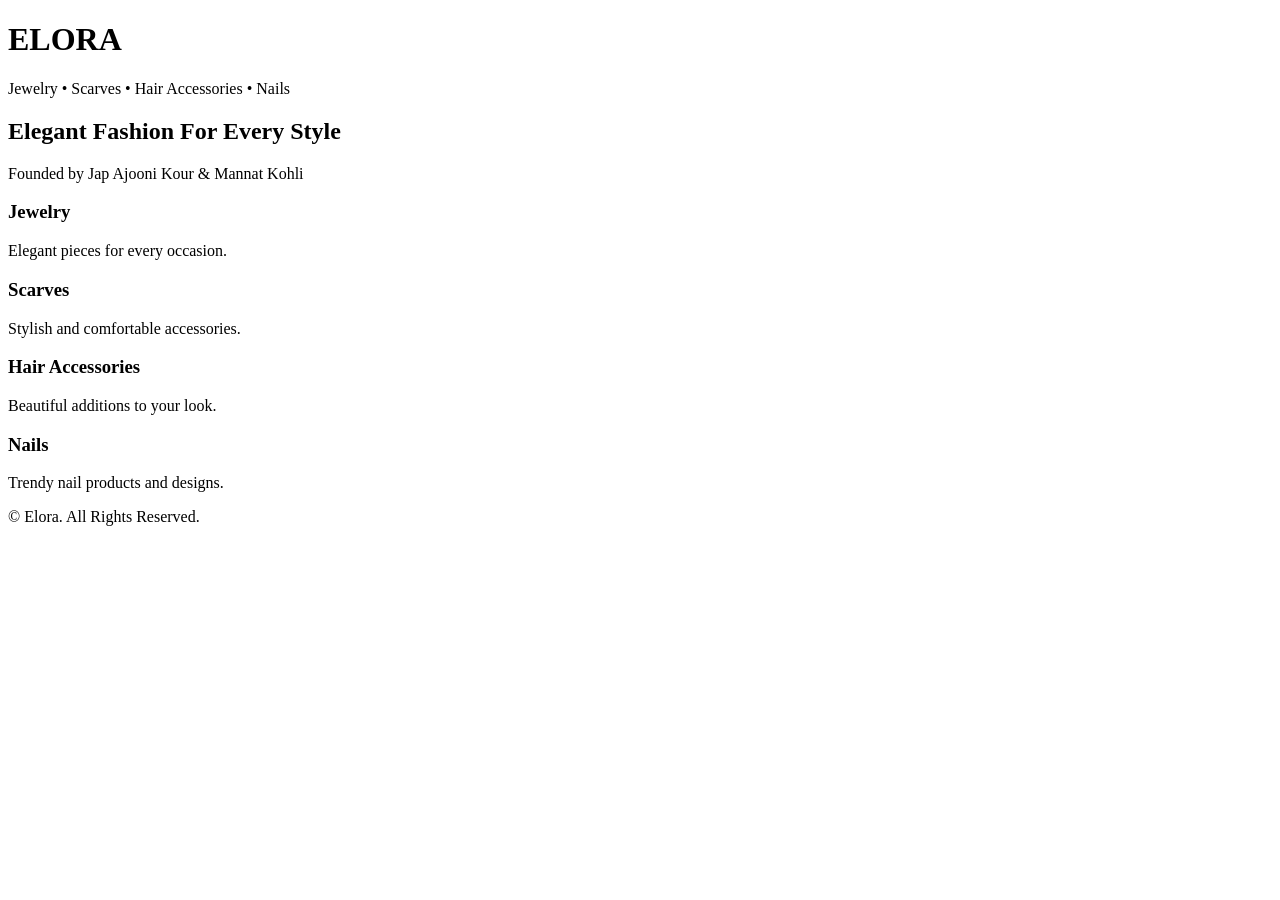
==== index.html @ 08cfbe70 "Create index.html" ====
<!DOCTYPE html>
<html>
<head>
    <title>Elora</title>
    <link rel="stylesheet" href="style.css">
</head>
<body>

<header>
    <h1>ELORA</h1>
    <p>Jewelry • Scarves • Hair Accessories • Nails</p>
</header>

<section class="hero">
    <h2>Elegant Fashion For Every Style</h2>
    <p>Founded by Jap Ajooni Kour & Mannat Kohli</p>
</section>

<section class="products">

    <div class="card">
        <h3>Jewelry</h3>
        <p>Elegant pieces for every occasion.</p>
    </div>

    <div class="card">
        <h3>Scarves</h3>
        <p>Stylish and comfortable accessories.</p>
    </div>

    <div class="card">
        <h3>Hair Accessories</h3>
        <p>Beautiful additions to your look.</p>
    </div>

    <div class="card">
        <h3>Nails</h3>
        <p>Trendy nail products and designs.</p>
    </div>

</section>

<footer>
    <p>© Elora. All Rights Reserved.</p>
</footer>

</body>
</html>
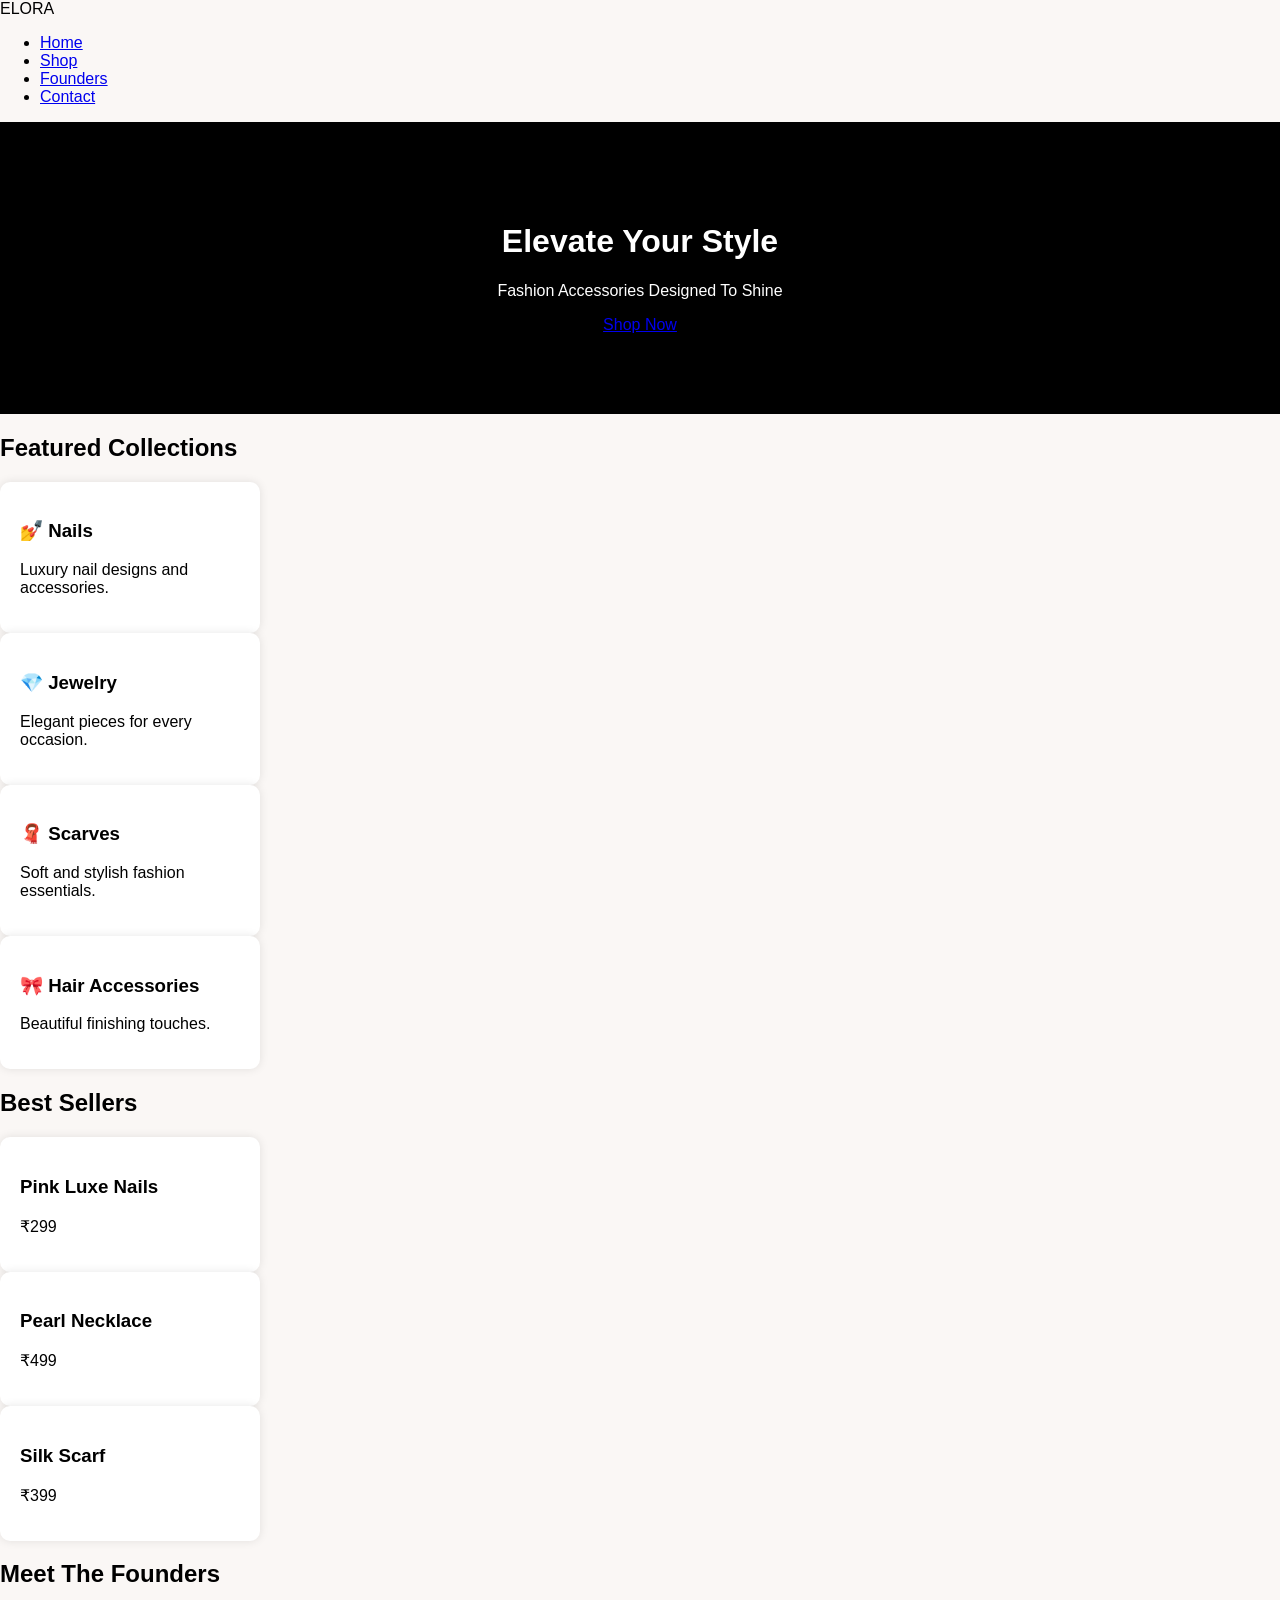
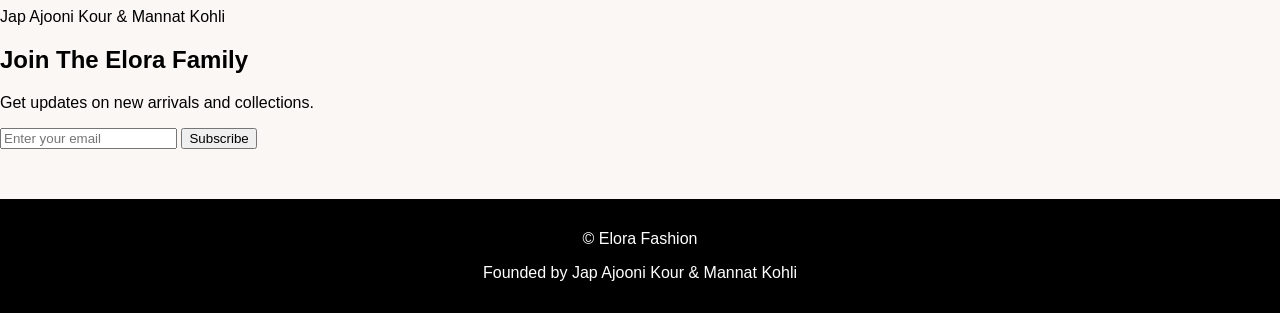
==== commit 02704740: "Create index.html" ====
--- a/index.html
+++ b/index.html
@@ -1,47 +1,93 @@
 <!DOCTYPE html>
-<html>
+<html lang="en">
 <head>
+    <meta charset="UTF-8">
+    <meta name="viewport" content="width=device-width, initial-scale=1.0">
     <title>Elora</title>
     <link rel="stylesheet" href="style.css">
 </head>
 <body>
 
-<header>
-    <h1>ELORA</h1>
-    <p>Jewelry • Scarves • Hair Accessories • Nails</p>
+<nav>
+    <div class="logo">ELORA</div>
+    <ul>
+        <li><a href="#">Home</a></li>
+        <li><a href="#collections">Shop</a></li>
+        <li><a href="#founders">Founders</a></li>
+        <li><a href="#contact">Contact</a></li>
+    </ul>
+</nav>
+
+<header class="hero">
+    <h1>Elevate Your Style</h1>
+    <p>Fashion Accessories Designed To Shine</p>
+    <a href="#collections" class="btn">Shop Now</a>
 </header>
 
-<section class="hero">
-    <h2>Elegant Fashion For Every Style</h2>
-    <p>Founded by Jap Ajooni Kour & Mannat Kohli</p>
+<section id="collections">
+    <h2>Featured Collections</h2>
+
+    <div class="grid">
+
+        <div class="card">
+            <h3>💅 Nails</h3>
+            <p>Luxury nail designs and accessories.</p>
+        </div>
+
+        <div class="card">
+            <h3>💎 Jewelry</h3>
+            <p>Elegant pieces for every occasion.</p>
+        </div>
+
+        <div class="card">
+            <h3>🧣 Scarves</h3>
+            <p>Soft and stylish fashion essentials.</p>
+        </div>
+
+        <div class="card">
+            <h3>🎀 Hair Accessories</h3>
+            <p>Beautiful finishing touches.</p>
+        </div>
+
+    </div>
 </section>
 
-<section class="products">
+<section class="bestsellers">
+    <h2>Best Sellers</h2>
 
-    <div class="card">
-        <h3>Jewelry</h3>
-        <p>Elegant pieces for every occasion.</p>
+    <div class="grid">
+        <div class="card">
+            <h3>Pink Luxe Nails</h3>
+            <p>₹299</p>
+        </div>
+
+        <div class="card">
+            <h3>Pearl Necklace</h3>
+            <p>₹499</p>
+        </div>
+
+        <div class="card">
+            <h3>Silk Scarf</h3>
+            <p>₹399</p>
+        </div>
     </div>
-
-    <div class="card">
-        <h3>Scarves</h3>
-        <p>Stylish and comfortable accessories.</p>
-    </div>
-
-    <div class="card">
-        <h3>Hair Accessories</h3>
-        <p>Beautiful additions to your look.</p>
-    </div>
-
-    <div class="card">
-        <h3>Nails</h3>
-        <p>Trendy nail products and designs.</p>
-    </div>
-
 </section>
 
-<footer>
-    <p>© Elora. All Rights Reserved.</p>
+<section id="founders" class="founders">
+    <h2>Meet The Founders</h2>
+    <p>Jap Ajooni Kour & Mannat Kohli</p>
+</section>
+
+<section class="newsletter">
+    <h2>Join The Elora Family</h2>
+    <p>Get updates on new arrivals and collections.</p>
+    <input type="email" placeholder="Enter your email">
+    <button>Subscribe</button>
+</section>
+
+<footer id="contact">
+    <p>© Elora Fashion</p>
+    <p>Founded by Jap Ajooni Kour & Mannat Kohli</p>
 </footer>
 
 </body>
--- a/style.css
+++ b/style.css
@@ -0,0 +1,41 @@
+body{
+    margin:0;
+    font-family:Arial,sans-serif;
+    background:#faf7f5;
+}
+
+header{
+    background:black;
+    color:white;
+    text-align:center;
+    padding:20px;
+}
+
+.hero{
+    text-align:center;
+    padding:80px 20px;
+}
+
+.products{
+    display:flex;
+    justify-content:center;
+    flex-wrap:wrap;
+    gap:20px;
+    padding:20px;
+}
+
+.card{
+    background:white;
+    width:220px;
+    padding:20px;
+    border-radius:10px;
+    box-shadow:0 0 10px rgba(0,0,0,0.1);
+}
+
+footer{
+    background:black;
+    color:white;
+    text-align:center;
+    padding:15px;
+    margin-top:50px;
+}
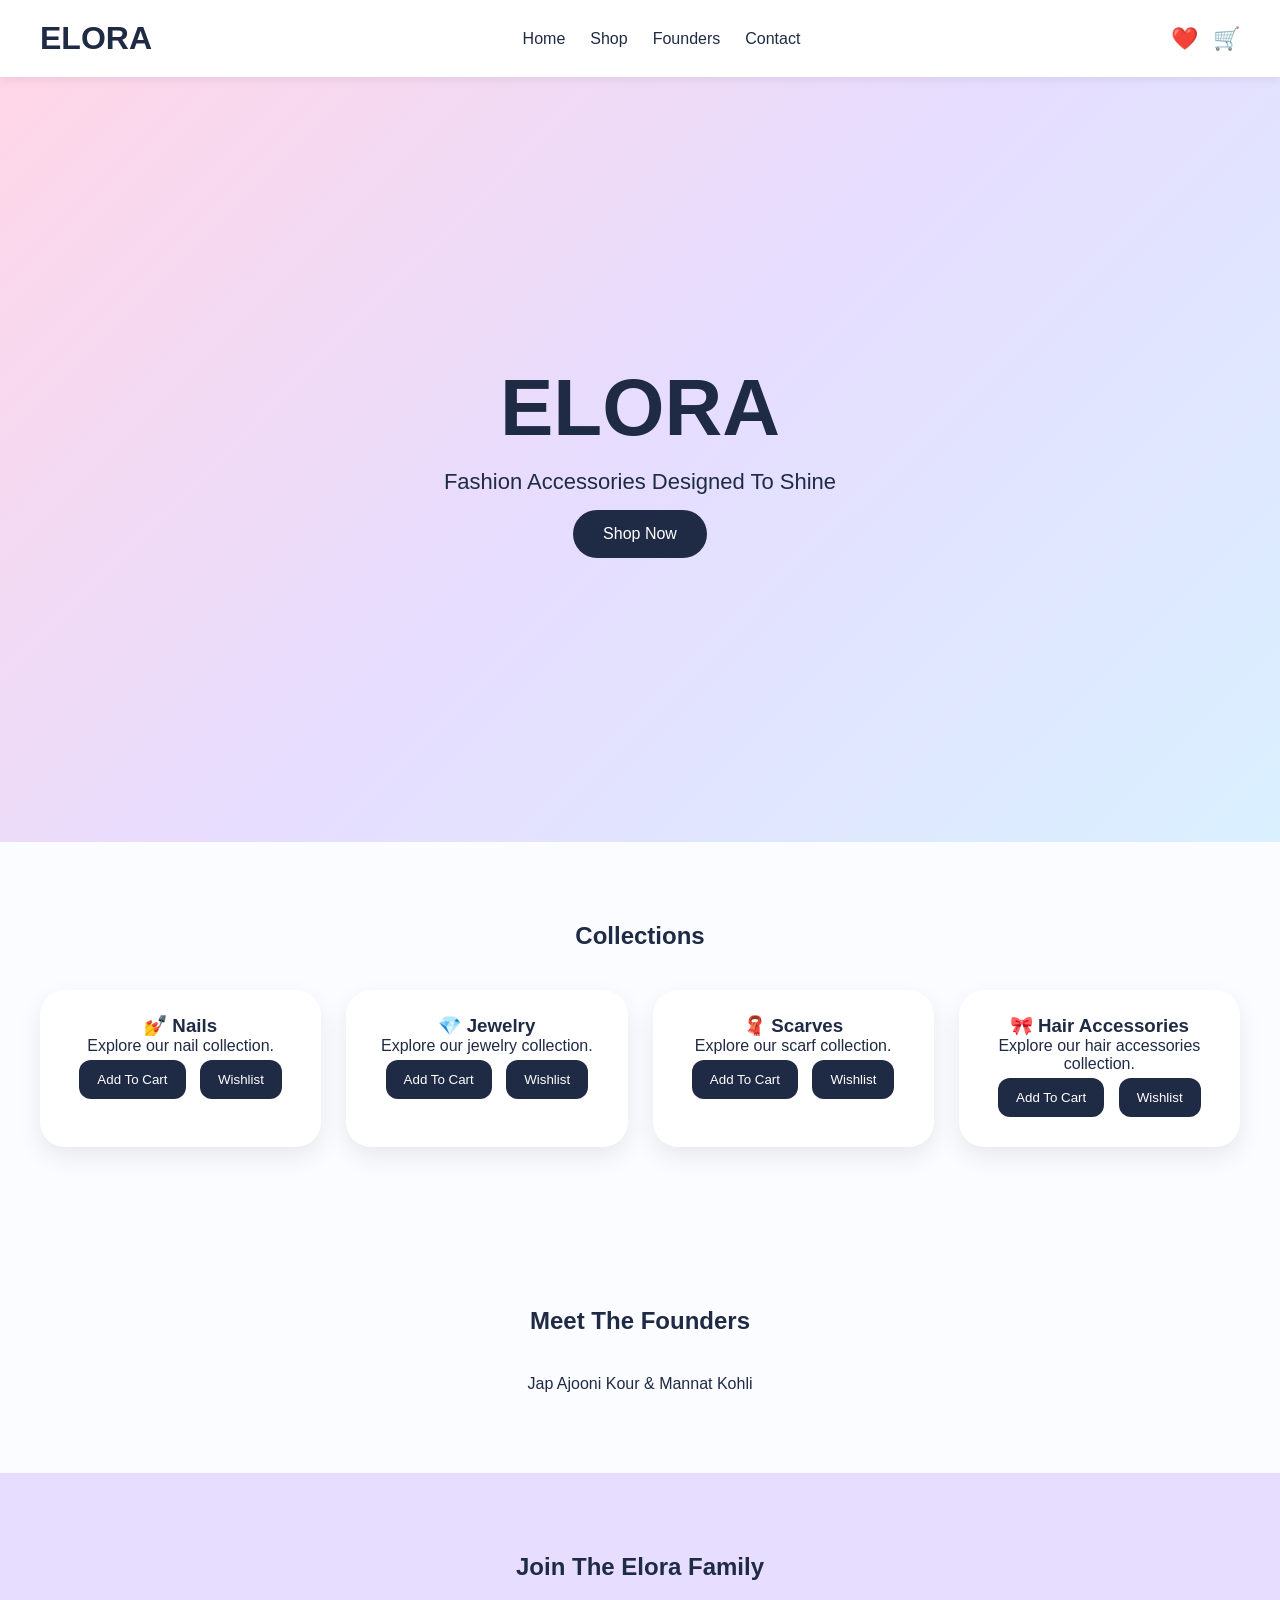
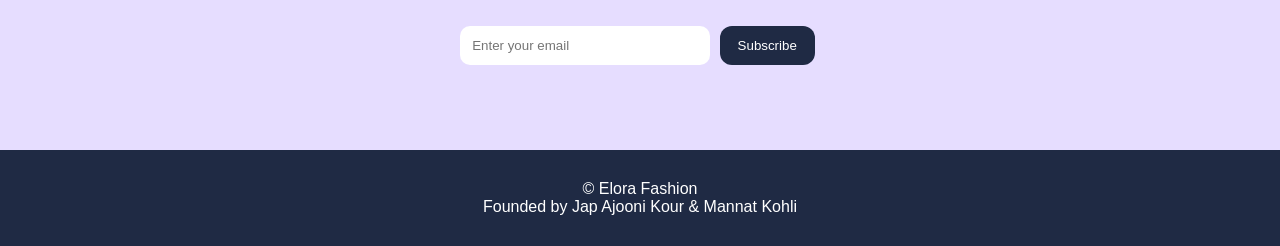
==== commit 83784b8d: "Update index.html" ====
--- a/index.html
+++ b/index.html
@@ -1,94 +1,254 @@
 <!DOCTYPE html>
+
 <html lang="en">
 <head>
-    <meta charset="UTF-8">
-    <meta name="viewport" content="width=device-width, initial-scale=1.0">
-    <title>Elora</title>
-    <link rel="stylesheet" href="style.css">
+<meta charset="UTF-8">
+<meta name="viewport" content="width=device-width, initial-scale=1.0">
+<title>ELORA</title>
+
+<style>
+:root{
+--pink:#ffd6e7;
+--purple:#e6ddff;
+--blue:#d9f0ff;
+--navy:#1f2a44;
+}
+
+*{
+margin:0;
+padding:0;
+box-sizing:border-box;
+font-family:Arial,sans-serif;
+}
+
+body{
+background:#fafcff;
+color:var(--navy);
+}
+
+nav{
+display:flex;
+justify-content:space-between;
+align-items:center;
+padding:20px 40px;
+background:white;
+position:sticky;
+top:0;
+box-shadow:0 2px 10px rgba(0,0,0,.08);
+}
+
+.logo{
+font-size:32px;
+font-weight:bold;
+}
+
+nav ul{
+display:flex;
+gap:25px;
+list-style:none;
+}
+
+nav a{
+text-decoration:none;
+color:var(--navy);
+}
+
+.icons{
+font-size:22px;
+display:flex;
+gap:15px;
+cursor:pointer;
+}
+
+.hero{
+height:85vh;
+display:flex;
+flex-direction:column;
+justify-content:center;
+align-items:center;
+text-align:center;
+background:linear-gradient(135deg,#ffd6e7,#e6ddff,#d9f0ff);
+}
+
+.hero h1{
+font-size:80px;
+}
+
+.hero p{
+font-size:22px;
+margin:15px 0;
+}
+
+.btn{
+background:var(--navy);
+color:white;
+padding:15px 30px;
+border-radius:50px;
+text-decoration:none;
+}
+
+section{
+padding:80px 20px;
+}
+
+h2{
+text-align:center;
+margin-bottom:40px;
+}
+
+.grid{
+display:grid;
+grid-template-columns:repeat(auto-fit,minmax(250px,1fr));
+gap:25px;
+max-width:1200px;
+margin:auto;
+}
+
+.card{
+background:white;
+padding:25px;
+border-radius:25px;
+text-align:center;
+box-shadow:0 10px 25px rgba(0,0,0,.08);
+transition:.3s;
+}
+
+.card:hover{
+transform:translateY(-10px);
+}
+
+button{
+background:var(--navy);
+color:white;
+border:none;
+padding:12px 18px;
+border-radius:12px;
+margin:5px;
+cursor:pointer;
+}
+
+.newsletter{
+background:#e6ddff;
+text-align:center;
+}
+
+.newsletter input{
+padding:12px;
+width:250px;
+border:none;
+border-radius:10px;
+}
+
+footer{
+background:var(--navy);
+color:white;
+text-align:center;
+padding:30px;
+}
+</style>
+
 </head>
+
 <body>
 
 <nav>
-    <div class="logo">ELORA</div>
-    <ul>
-        <li><a href="#">Home</a></li>
-        <li><a href="#collections">Shop</a></li>
-        <li><a href="#founders">Founders</a></li>
-        <li><a href="#contact">Contact</a></li>
-    </ul>
+<div class="logo">ELORA</div>
+
+<ul>
+<li><a href="#">Home</a></li>
+<li><a href="#shop">Shop</a></li>
+<li><a href="#founders">Founders</a></li>
+<li><a href="#contact">Contact</a></li>
+</ul>
+
+<div class="icons">
+<span onclick="showWishlist()">❤️</span>
+<span onclick="showCart()">🛒</span>
+</div>
 </nav>
 
-<header class="hero">
-    <h1>Elevate Your Style</h1>
-    <p>Fashion Accessories Designed To Shine</p>
-    <a href="#collections" class="btn">Shop Now</a>
-</header>
-
-<section id="collections">
-    <h2>Featured Collections</h2>
-
-    <div class="grid">
-
-        <div class="card">
-            <h3>💅 Nails</h3>
-            <p>Luxury nail designs and accessories.</p>
-        </div>
-
-        <div class="card">
-            <h3>💎 Jewelry</h3>
-            <p>Elegant pieces for every occasion.</p>
-        </div>
-
-        <div class="card">
-            <h3>🧣 Scarves</h3>
-            <p>Soft and stylish fashion essentials.</p>
-        </div>
-
-        <div class="card">
-            <h3>🎀 Hair Accessories</h3>
-            <p>Beautiful finishing touches.</p>
-        </div>
-
-    </div>
-</section>
-
-<section class="bestsellers">
-    <h2>Best Sellers</h2>
-
-    <div class="grid">
-        <div class="card">
-            <h3>Pink Luxe Nails</h3>
-            <p>₹299</p>
-        </div>
-
-        <div class="card">
-            <h3>Pearl Necklace</h3>
-            <p>₹499</p>
-        </div>
-
-        <div class="card">
-            <h3>Silk Scarf</h3>
-            <p>₹399</p>
-        </div>
-    </div>
-</section>
-
-<section id="founders" class="founders">
-    <h2>Meet The Founders</h2>
-    <p>Jap Ajooni Kour & Mannat Kohli</p>
+<section class="hero">
+<h1>ELORA</h1>
+<p>Fashion Accessories Designed To Shine</p>
+<a href="#shop" class="btn">Shop Now</a>
+</section>
+
+<section id="shop">
+<h2>Collections</h2>
+
+<div class="grid">
+
+<div class="card">
+<h3>💅 Nails</h3>
+<p>Explore our nail collection.</p>
+<button onclick="addToCart('Nails')">Add To Cart</button>
+<button onclick="addToWishlist('Nails')">Wishlist</button>
+</div>
+
+<div class="card">
+<h3>💎 Jewelry</h3>
+<p>Explore our jewelry collection.</p>
+<button onclick="addToCart('Jewelry')">Add To Cart</button>
+<button onclick="addToWishlist('Jewelry')">Wishlist</button>
+</div>
+
+<div class="card">
+<h3>🧣 Scarves</h3>
+<p>Explore our scarf collection.</p>
+<button onclick="addToCart('Scarves')">Add To Cart</button>
+<button onclick="addToWishlist('Scarves')">Wishlist</button>
+</div>
+
+<div class="card">
+<h3>🎀 Hair Accessories</h3>
+<p>Explore our hair accessories collection.</p>
+<button onclick="addToCart('Hair Accessories')">Add To Cart</button>
+<button onclick="addToWishlist('Hair Accessories')">Wishlist</button>
+</div>
+
+</div>
+</section>
+
+<section id="founders">
+<h2>Meet The Founders</h2>
+<center>
+<p>Jap Ajooni Kour & Mannat Kohli</p>
+</center>
 </section>
 
 <section class="newsletter">
-    <h2>Join The Elora Family</h2>
-    <p>Get updates on new arrivals and collections.</p>
-    <input type="email" placeholder="Enter your email">
-    <button>Subscribe</button>
+<h2>Join The Elora Family</h2>
+<input type="email" placeholder="Enter your email">
+<button>Subscribe</button>
 </section>
 
 <footer id="contact">
-    <p>© Elora Fashion</p>
-    <p>Founded by Jap Ajooni Kour & Mannat Kohli</p>
+<p>© Elora Fashion</p>
+<p>Founded by Jap Ajooni Kour & Mannat Kohli</p>
 </footer>
+
+<script>
+let cart=[];
+let wishlist=[];
+
+function addToCart(product){
+cart.push(product);
+alert(product+" added to cart!");
+}
+
+function addToWishlist(product){
+wishlist.push(product);
+alert(product+" added to wishlist!");
+}
+
+function showCart(){
+alert("Cart:\n"+cart.join("\n"));
+}
+
+function showWishlist(){
+alert("Wishlist:\n"+wishlist.join("\n"));
+}
+</script>
 
 </body>
 </html>
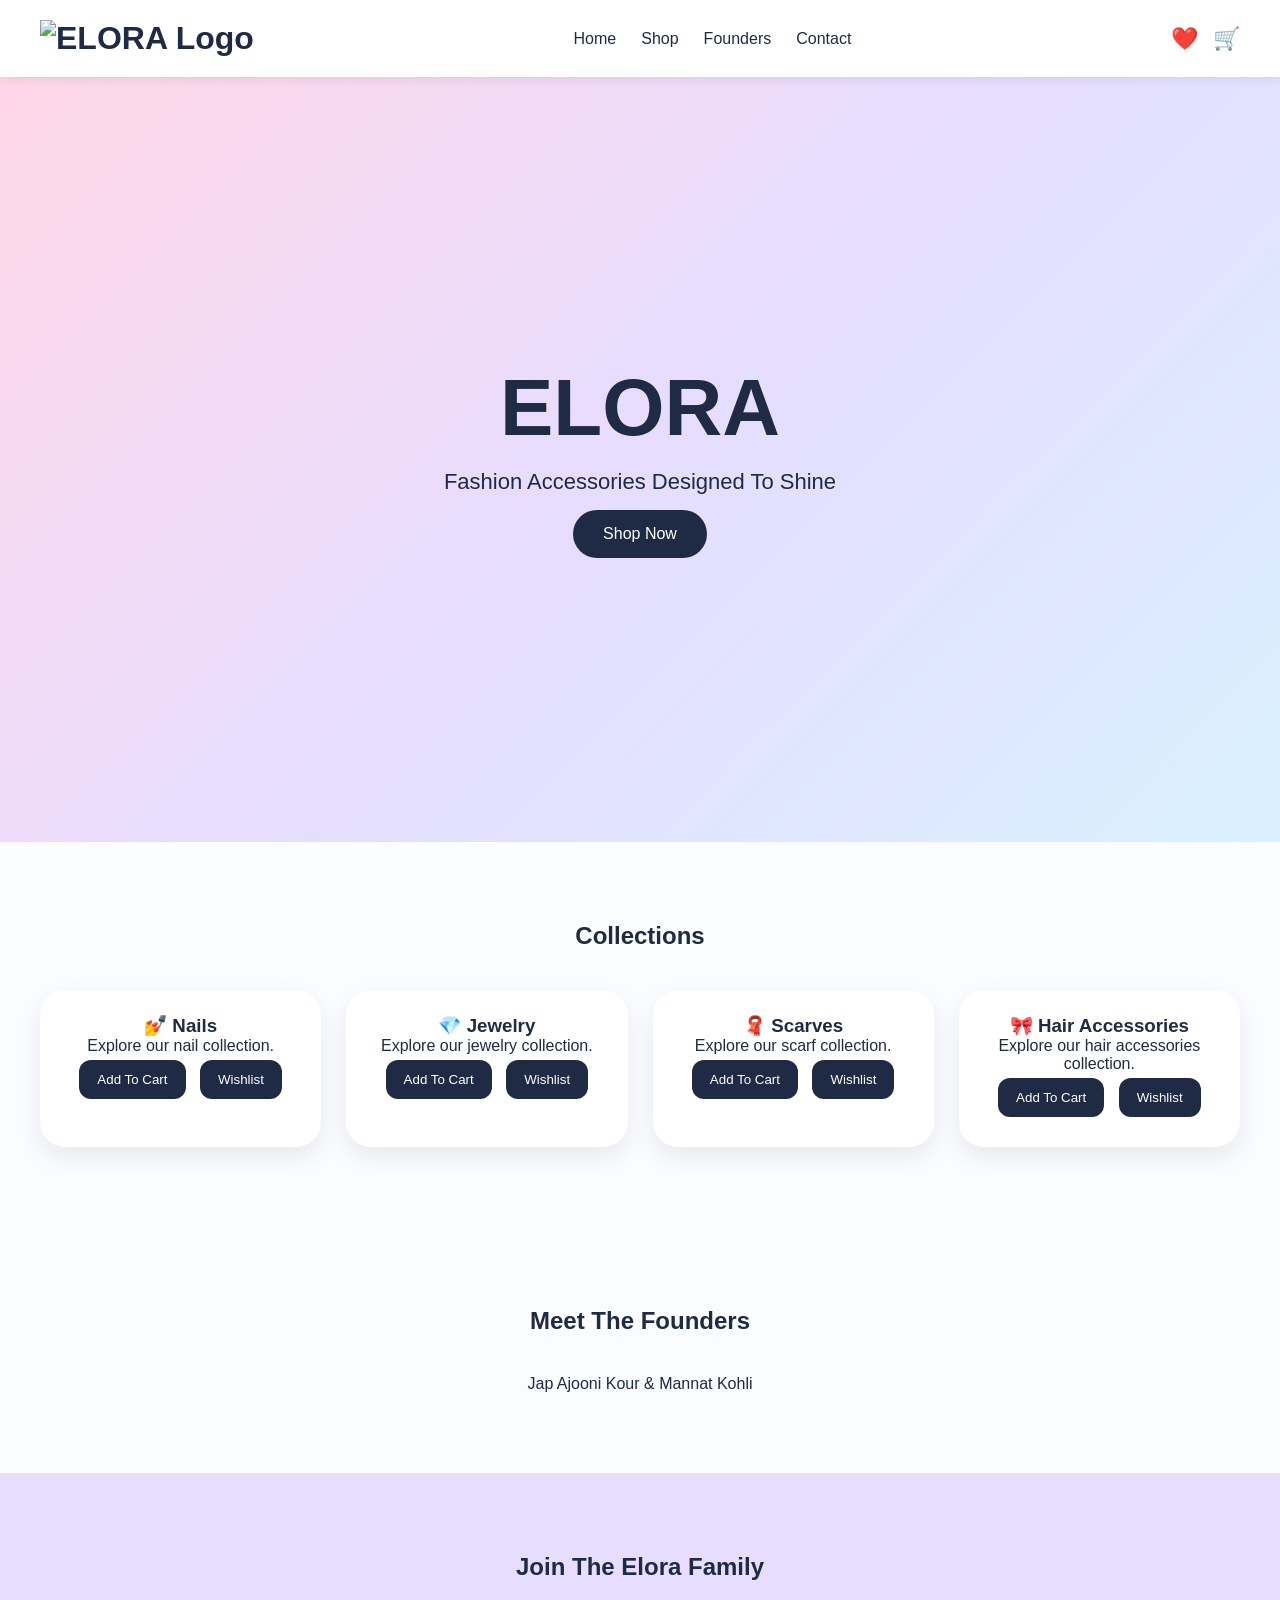
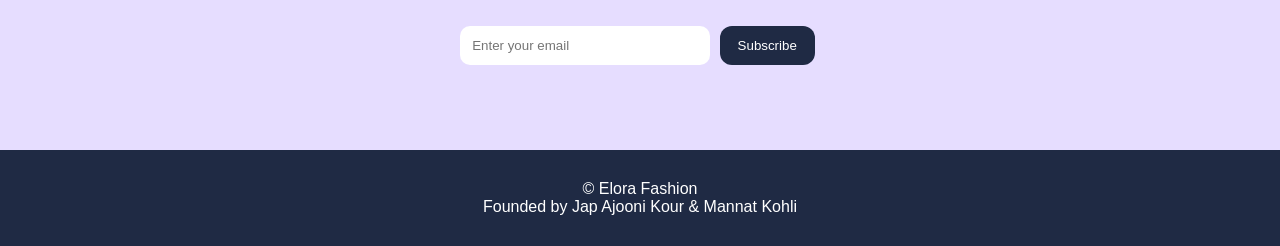
==== commit 3ae40b92: "Update index.html" ====
--- a/index.html
+++ b/index.html
@@ -152,7 +152,9 @@
 <body>
 
 <nav>
-<div class="logo">ELORA</div>
+<div class="logo">
+    <img src="logo.png" alt="ELORA Logo">
+</div>
 
 <ul>
 <li><a href="#">Home</a></li>
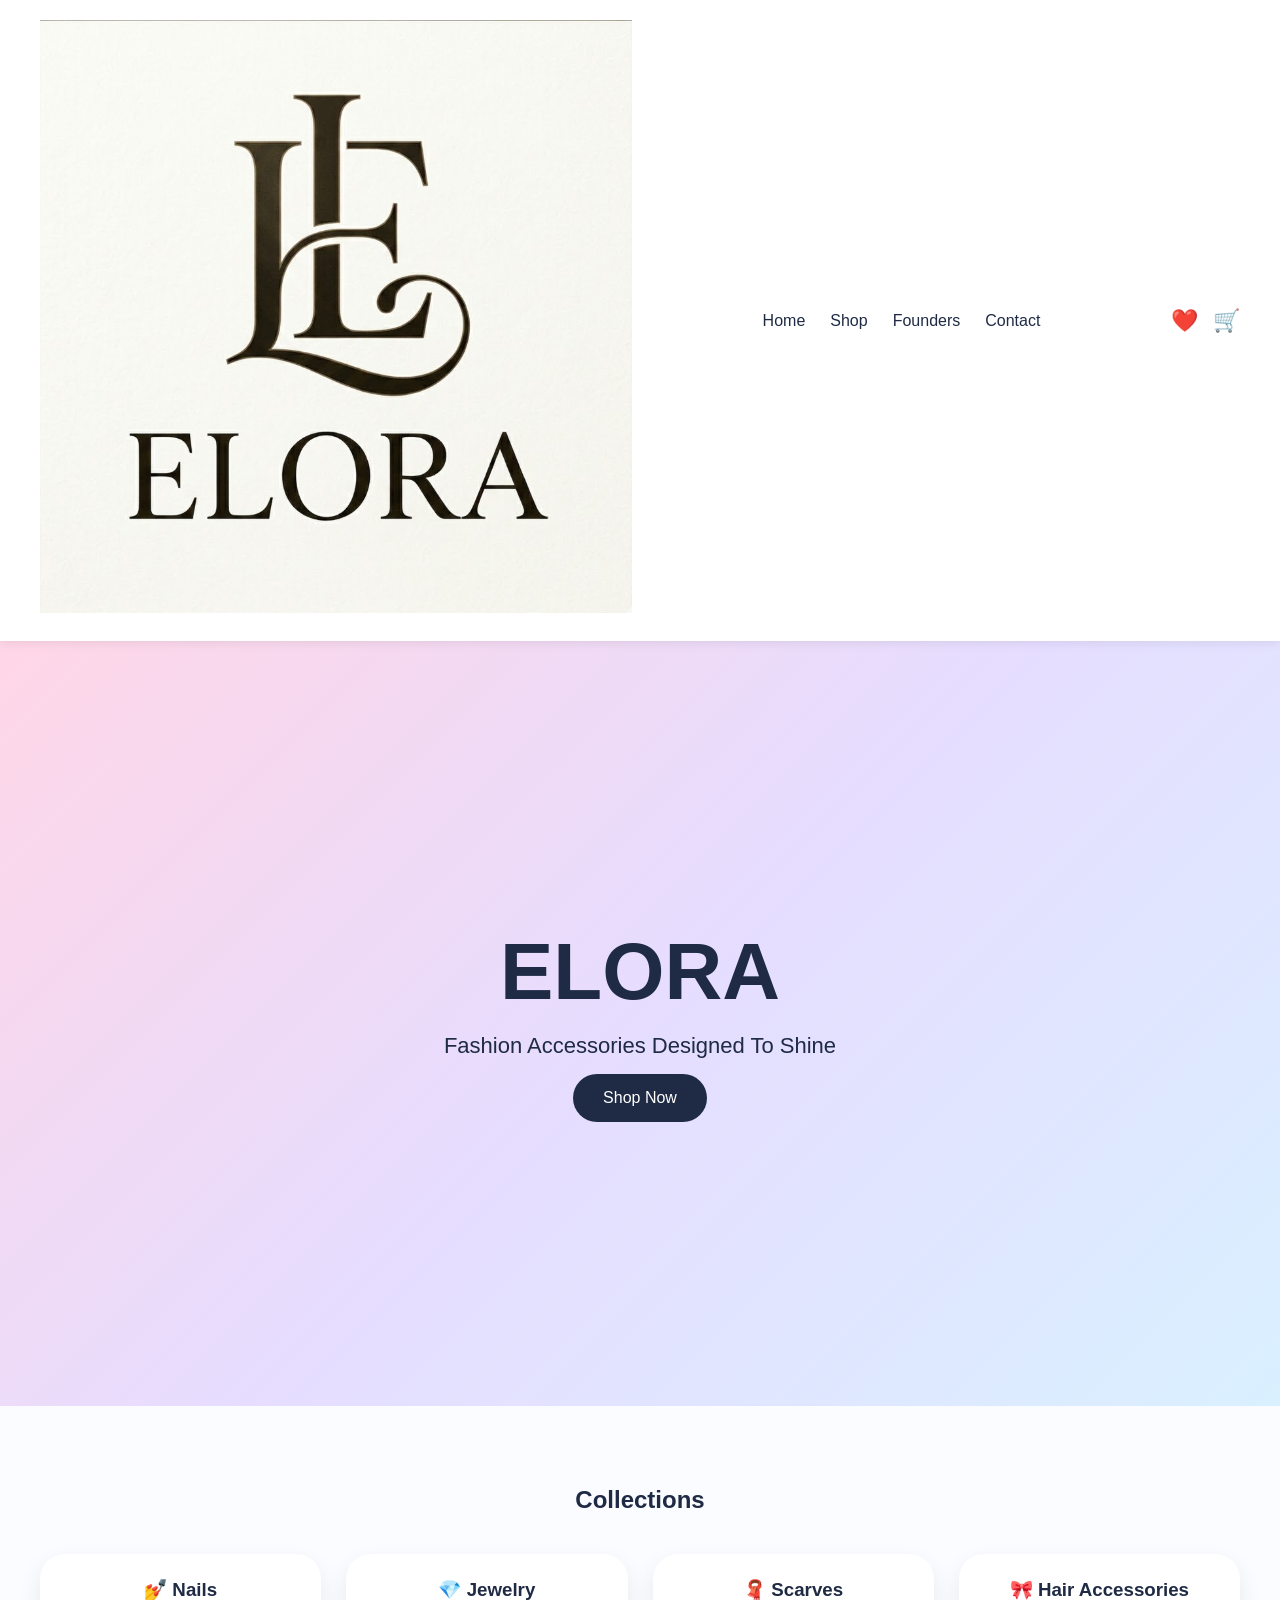
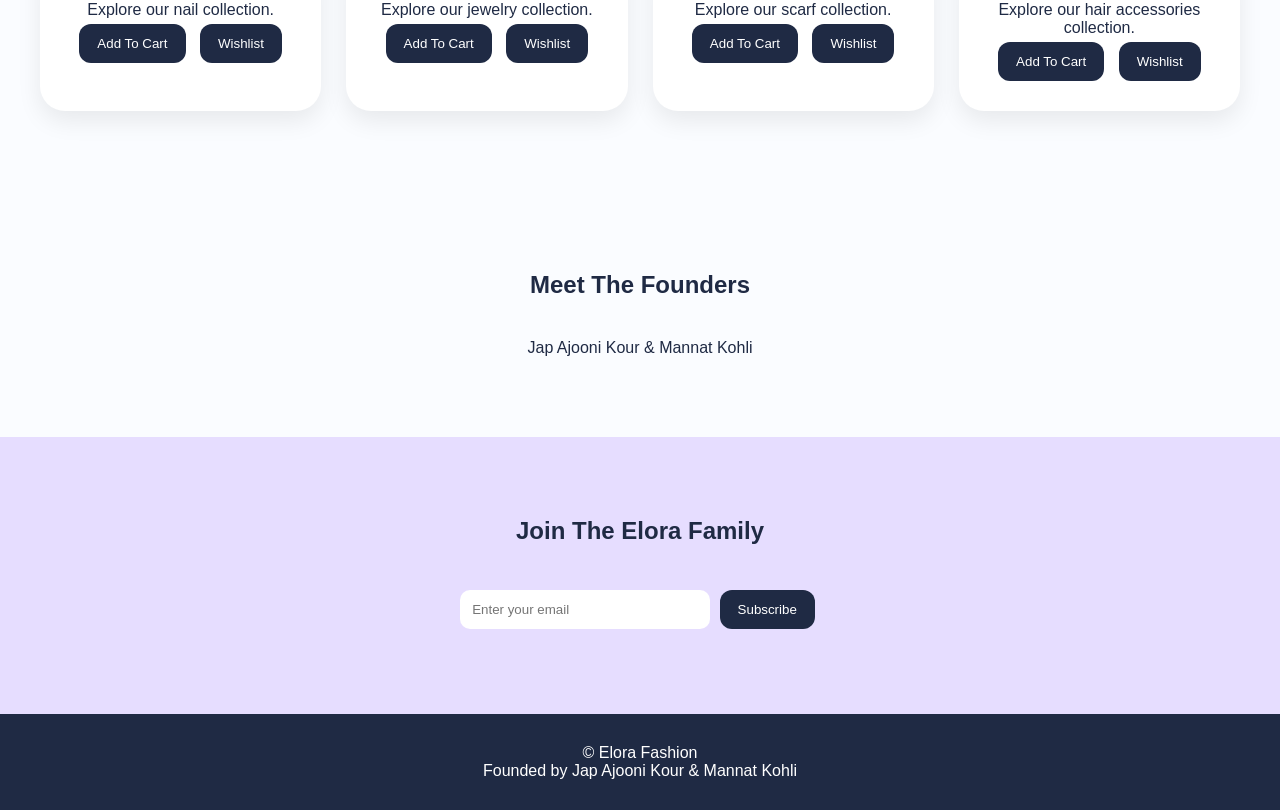
==== commit cd204ef6: "Update index.html" ====
--- a/index.html
+++ b/index.html
@@ -153,7 +153,7 @@
 
 <nav>
 <div class="logo">
-    <img src="logo.png" alt="ELORA Logo">
+    <img src="ELORA.png" alt="ELORA Logo">
 </div>
 
 <ul>
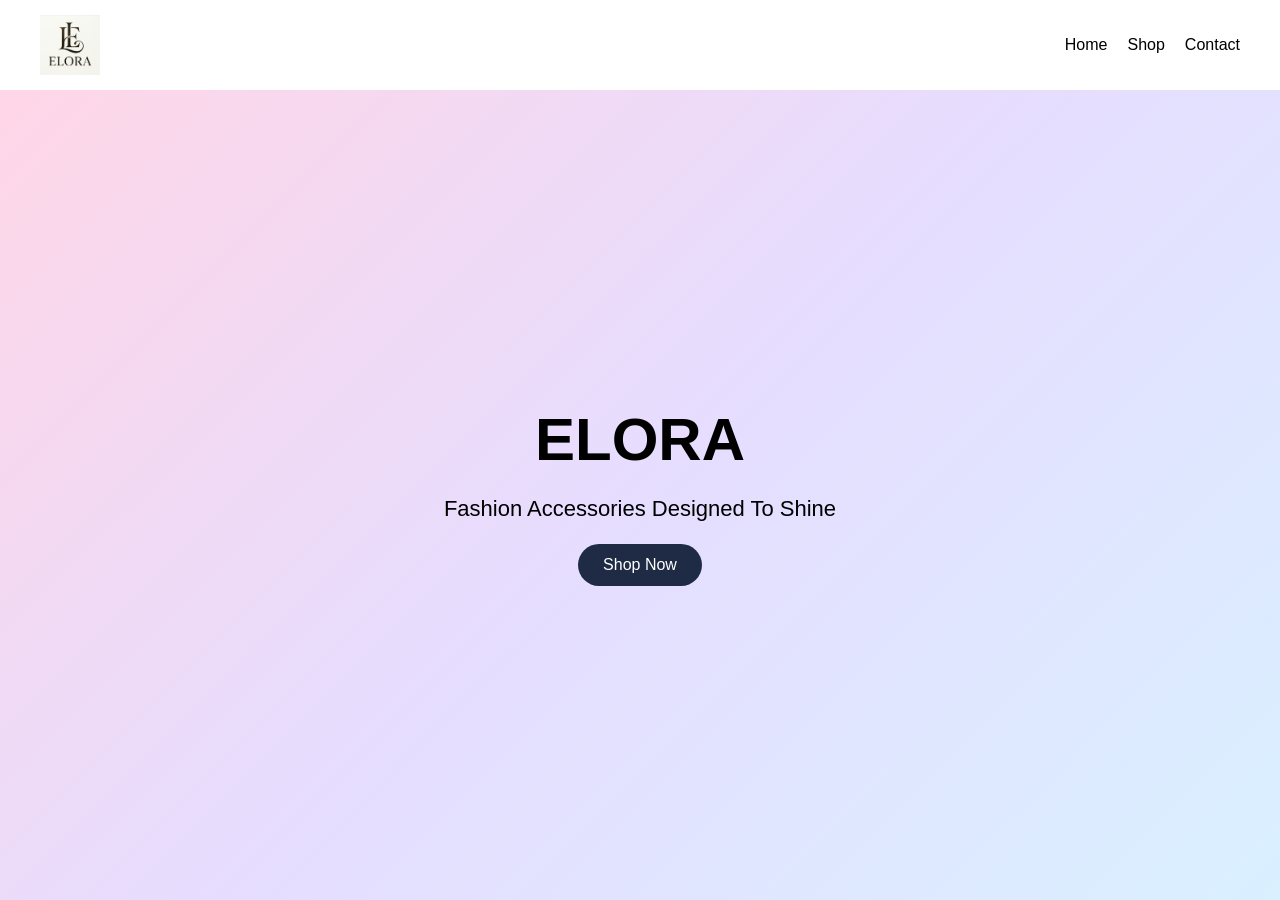
==== commit 4d6ed9ca: "Update index.html" ====
--- a/index.html
+++ b/index.html
@@ -1,5 +1,4 @@
 <!DOCTYPE html>
-
 <html lang="en">
 <head>
 <meta charset="UTF-8">
@@ -7,250 +6,87 @@
 <title>ELORA</title>
 
 <style>
-:root{
---pink:#ffd6e7;
---purple:#e6ddff;
---blue:#d9f0ff;
---navy:#1f2a44;
-}
-
-*{
-margin:0;
-padding:0;
-box-sizing:border-box;
-font-family:Arial,sans-serif;
-}
-
 body{
-background:#fafcff;
-color:var(--navy);
+    margin:0;
+    font-family:Arial,sans-serif;
 }
 
 nav{
-display:flex;
-justify-content:space-between;
-align-items:center;
-padding:20px 40px;
-background:white;
-position:sticky;
-top:0;
-box-shadow:0 2px 10px rgba(0,0,0,.08);
+    display:flex;
+    justify-content:space-between;
+    align-items:center;
+    padding:15px 40px;
+    background:white;
+    box-shadow:0 2px 10px rgba(0,0,0,0.1);
 }
 
-.logo{
-font-size:32px;
-font-weight:bold;
+.logo img{
+    height:60px;
+    width:auto;
+    display:block;
 }
 
 nav ul{
-display:flex;
-gap:25px;
-list-style:none;
+    display:flex;
+    gap:20px;
+    list-style:none;
+    margin:0;
+    padding:0;
 }
 
 nav a{
-text-decoration:none;
-color:var(--navy);
-}
-
-.icons{
-font-size:22px;
-display:flex;
-gap:15px;
-cursor:pointer;
+    text-decoration:none;
+    color:black;
 }
 
 .hero{
-height:85vh;
-display:flex;
-flex-direction:column;
-justify-content:center;
-align-items:center;
-text-align:center;
-background:linear-gradient(135deg,#ffd6e7,#e6ddff,#d9f0ff);
+    height:90vh;
+    display:flex;
+    flex-direction:column;
+    justify-content:center;
+    align-items:center;
+    text-align:center;
+    background:linear-gradient(135deg,#ffd6e7,#e6ddff,#d9f0ff);
 }
 
 .hero h1{
-font-size:80px;
+    font-size:60px;
+    margin:0;
 }
 
 .hero p{
-font-size:22px;
-margin:15px 0;
+    font-size:22px;
 }
 
 .btn{
-background:var(--navy);
-color:white;
-padding:15px 30px;
-border-radius:50px;
-text-decoration:none;
-}
-
-section{
-padding:80px 20px;
-}
-
-h2{
-text-align:center;
-margin-bottom:40px;
-}
-
-.grid{
-display:grid;
-grid-template-columns:repeat(auto-fit,minmax(250px,1fr));
-gap:25px;
-max-width:1200px;
-margin:auto;
-}
-
-.card{
-background:white;
-padding:25px;
-border-radius:25px;
-text-align:center;
-box-shadow:0 10px 25px rgba(0,0,0,.08);
-transition:.3s;
-}
-
-.card:hover{
-transform:translateY(-10px);
-}
-
-button{
-background:var(--navy);
-color:white;
-border:none;
-padding:12px 18px;
-border-radius:12px;
-margin:5px;
-cursor:pointer;
-}
-
-.newsletter{
-background:#e6ddff;
-text-align:center;
-}
-
-.newsletter input{
-padding:12px;
-width:250px;
-border:none;
-border-radius:10px;
-}
-
-footer{
-background:var(--navy);
-color:white;
-text-align:center;
-padding:30px;
+    padding:12px 25px;
+    background:#1f2a44;
+    color:white;
+    text-decoration:none;
+    border-radius:30px;
 }
 </style>
-
 </head>
 
 <body>
 
 <nav>
-<div class="logo">
-    <img src="ELORA.png" alt="ELORA Logo">
-</div>
+    <div class="logo">
+        <img src="ELORA.png" alt="ELORA Logo">
+    </div>
 
-<ul>
-<li><a href="#">Home</a></li>
-<li><a href="#shop">Shop</a></li>
-<li><a href="#founders">Founders</a></li>
-<li><a href="#contact">Contact</a></li>
-</ul>
-
-<div class="icons">
-<span onclick="showWishlist()">❤️</span>
-<span onclick="showCart()">🛒</span>
-</div>
+    <ul>
+        <li><a href="#">Home</a></li>
+        <li><a href="#">Shop</a></li>
+        <li><a href="#">Contact</a></li>
+    </ul>
 </nav>
 
 <section class="hero">
-<h1>ELORA</h1>
-<p>Fashion Accessories Designed To Shine</p>
-<a href="#shop" class="btn">Shop Now</a>
+    <h1>ELORA</h1>
+    <p>Fashion Accessories Designed To Shine</p>
+    <a href="#" class="btn">Shop Now</a>
 </section>
-
-<section id="shop">
-<h2>Collections</h2>
-
-<div class="grid">
-
-<div class="card">
-<h3>💅 Nails</h3>
-<p>Explore our nail collection.</p>
-<button onclick="addToCart('Nails')">Add To Cart</button>
-<button onclick="addToWishlist('Nails')">Wishlist</button>
-</div>
-
-<div class="card">
-<h3>💎 Jewelry</h3>
-<p>Explore our jewelry collection.</p>
-<button onclick="addToCart('Jewelry')">Add To Cart</button>
-<button onclick="addToWishlist('Jewelry')">Wishlist</button>
-</div>
-
-<div class="card">
-<h3>🧣 Scarves</h3>
-<p>Explore our scarf collection.</p>
-<button onclick="addToCart('Scarves')">Add To Cart</button>
-<button onclick="addToWishlist('Scarves')">Wishlist</button>
-</div>
-
-<div class="card">
-<h3>🎀 Hair Accessories</h3>
-<p>Explore our hair accessories collection.</p>
-<button onclick="addToCart('Hair Accessories')">Add To Cart</button>
-<button onclick="addToWishlist('Hair Accessories')">Wishlist</button>
-</div>
-
-</div>
-</section>
-
-<section id="founders">
-<h2>Meet The Founders</h2>
-<center>
-<p>Jap Ajooni Kour & Mannat Kohli</p>
-</center>
-</section>
-
-<section class="newsletter">
-<h2>Join The Elora Family</h2>
-<input type="email" placeholder="Enter your email">
-<button>Subscribe</button>
-</section>
-
-<footer id="contact">
-<p>© Elora Fashion</p>
-<p>Founded by Jap Ajooni Kour & Mannat Kohli</p>
-</footer>
-
-<script>
-let cart=[];
-let wishlist=[];
-
-function addToCart(product){
-cart.push(product);
-alert(product+" added to cart!");
-}
-
-function addToWishlist(product){
-wishlist.push(product);
-alert(product+" added to wishlist!");
-}
-
-function showCart(){
-alert("Cart:\n"+cart.join("\n"));
-}
-
-function showWishlist(){
-alert("Wishlist:\n"+wishlist.join("\n"));
-}
-</script>
 
 </body>
 </html>
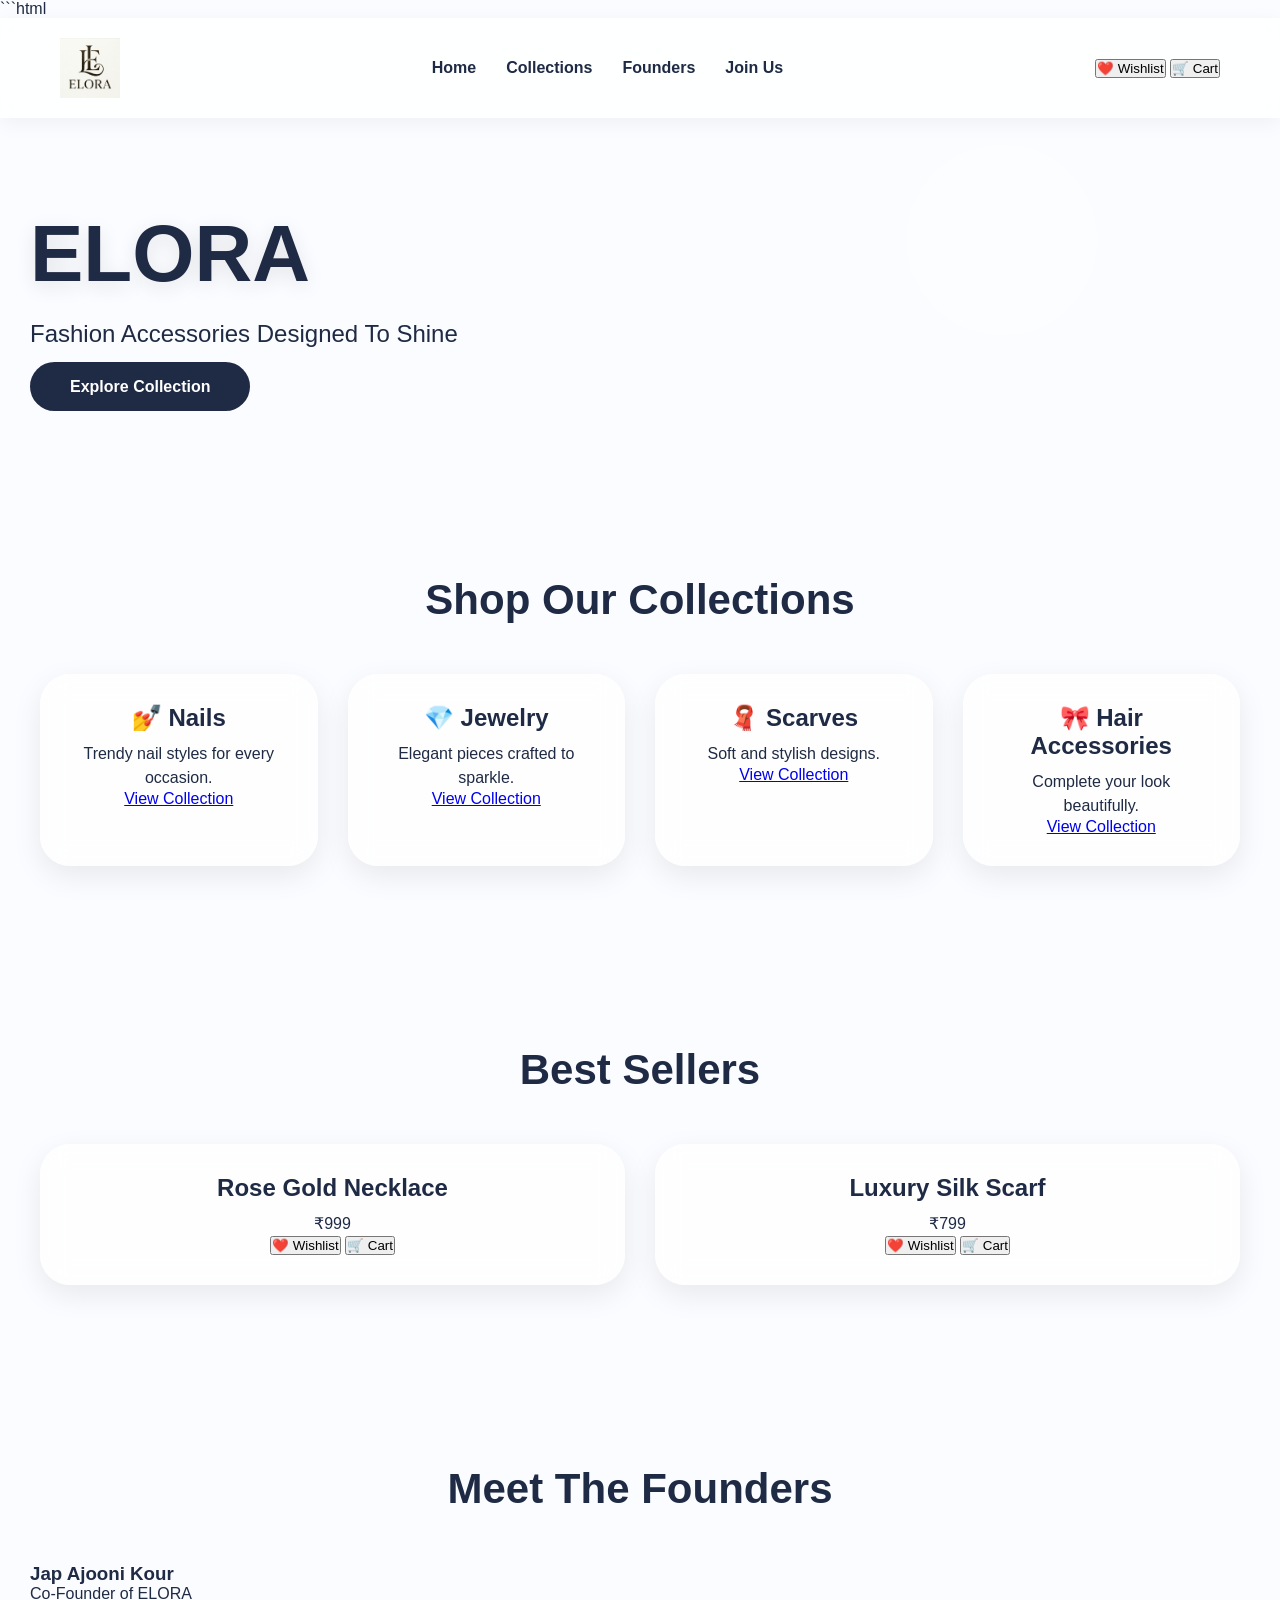
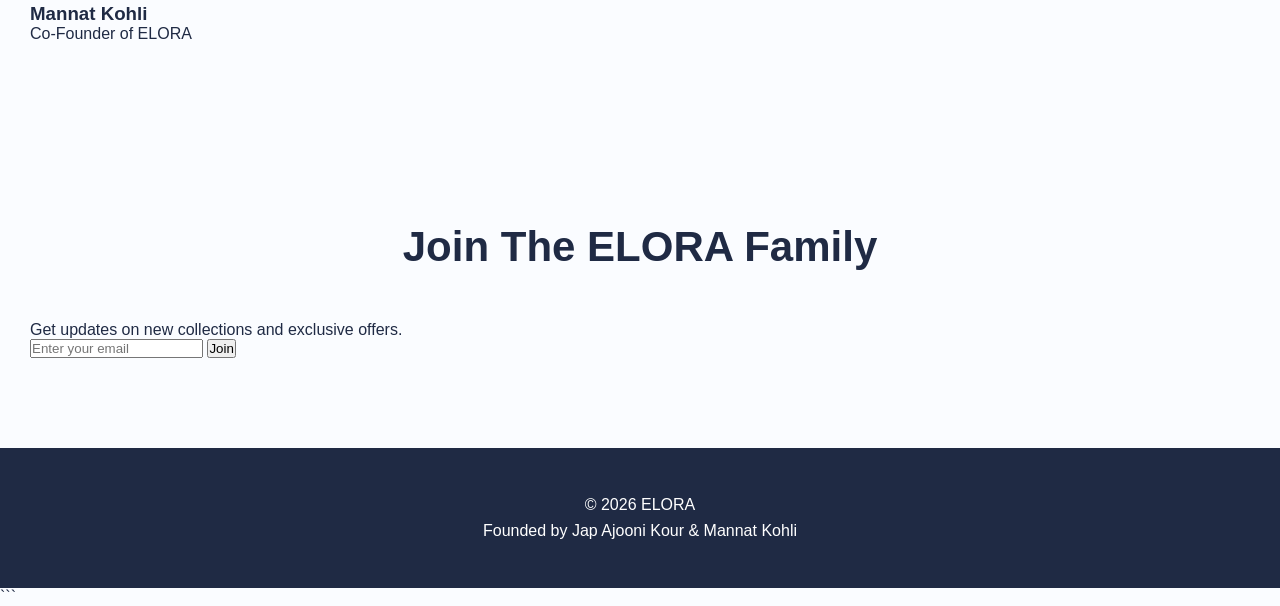
==== commit 2f81969d: "Update index.html" ====
--- a/index.html
+++ b/index.html
@@ -1,73 +1,13 @@
+```html
 <!DOCTYPE html>
 <html lang="en">
 <head>
 <meta charset="UTF-8">
 <meta name="viewport" content="width=device-width, initial-scale=1.0">
-<title>ELORA</title>
+<title>ELORA | Fashion Accessories</title>
 
-<style>
-body{
-    margin:0;
-    font-family:Arial,sans-serif;
-}
-
-nav{
-    display:flex;
-    justify-content:space-between;
-    align-items:center;
-    padding:15px 40px;
-    background:white;
-    box-shadow:0 2px 10px rgba(0,0,0,0.1);
-}
-
-.logo img{
-    height:60px;
-    width:auto;
-    display:block;
-}
-
-nav ul{
-    display:flex;
-    gap:20px;
-    list-style:none;
-    margin:0;
-    padding:0;
-}
-
-nav a{
-    text-decoration:none;
-    color:black;
-}
-
-.hero{
-    height:90vh;
-    display:flex;
-    flex-direction:column;
-    justify-content:center;
-    align-items:center;
-    text-align:center;
-    background:linear-gradient(135deg,#ffd6e7,#e6ddff,#d9f0ff);
-}
-
-.hero h1{
-    font-size:60px;
-    margin:0;
-}
-
-.hero p{
-    font-size:22px;
-}
-
-.btn{
-    padding:12px 25px;
-    background:#1f2a44;
-    color:white;
-    text-decoration:none;
-    border-radius:30px;
-}
-</style>
+<link rel="stylesheet" href="style.css">
 </head>
-
 <body>
 
 <nav>
@@ -76,17 +16,112 @@
     </div>
 
     <ul>
-        <li><a href="#">Home</a></li>
-        <li><a href="#">Shop</a></li>
-        <li><a href="#">Contact</a></li>
+        <li><a href="#home">Home</a></li>
+        <li><a href="#collections">Collections</a></li>
+        <li><a href="#founders">Founders</a></li>
+        <li><a href="#newsletter">Join Us</a></li>
     </ul>
+
+    <div class="nav-icons">
+        <button onclick="showWishlist()">❤️ Wishlist</button>
+        <button onclick="showCart()">🛒 Cart</button>
+    </div>
 </nav>
 
-<section class="hero">
+<section class="hero" id="home">
     <h1>ELORA</h1>
     <p>Fashion Accessories Designed To Shine</p>
-    <a href="#" class="btn">Shop Now</a>
+    <a href="#collections" class="btn">Explore Collection</a>
 </section>
+
+<section id="collections">
+    <h2>Shop Our Collections</h2>
+
+    <div class="grid">
+
+        <div class="card">
+            <h3>💅 Nails</h3>
+            <p>Trendy nail styles for every occasion.</p>
+            <a href="nails.html" class="card-btn">View Collection</a>
+        </div>
+
+        <div class="card">
+            <h3>💎 Jewelry</h3>
+            <p>Elegant pieces crafted to sparkle.</p>
+            <a href="jewelry.html" class="card-btn">View Collection</a>
+        </div>
+
+        <div class="card">
+            <h3>🧣 Scarves</h3>
+            <p>Soft and stylish designs.</p>
+            <a href="scarves.html" class="card-btn">View Collection</a>
+        </div>
+
+        <div class="card">
+            <h3>🎀 Hair Accessories</h3>
+            <p>Complete your look beautifully.</p>
+            <a href="hair.html" class="card-btn">View Collection</a>
+        </div>
+
+    </div>
+</section>
+
+<section class="best-sellers">
+    <h2>Best Sellers</h2>
+
+    <div class="grid">
+
+        <div class="card">
+            <h3>Rose Gold Necklace</h3>
+            <p>₹999</p>
+            <button onclick="addToWishlist('Rose Gold Necklace')">❤️ Wishlist</button>
+            <button onclick="addToCart('Rose Gold Necklace')">🛒 Cart</button>
+        </div>
+
+        <div class="card">
+            <h3>Luxury Silk Scarf</h3>
+            <p>₹799</p>
+            <button onclick="addToWishlist('Luxury Silk Scarf')">❤️ Wishlist</button>
+            <button onclick="addToCart('Luxury Silk Scarf')">🛒 Cart</button>
+        </div>
+
+    </div>
+</section>
+
+<section id="founders">
+    <h2>Meet The Founders</h2>
+
+    <div class="founders-grid">
+
+        <div class="founder-card">
+            <h3>Jap Ajooni Kour</h3>
+            <p>Co-Founder of ELORA</p>
+        </div>
+
+        <div class="founder-card">
+            <h3>Mannat Kohli</h3>
+            <p>Co-Founder of ELORA</p>
+        </div>
+
+    </div>
+</section>
+
+<section id="newsletter">
+    <h2>Join The ELORA Family</h2>
+
+    <p>Get updates on new collections and exclusive offers.</p>
+
+    <input type="email" placeholder="Enter your email">
+    <button>Join</button>
+</section>
+
+<footer>
+    <p>© 2026 ELORA</p>
+    <p>Founded by Jap Ajooni Kour & Mannat Kohli</p>
+</footer>
+
+<script src="script.js"></script>
 
 </body>
 </html>
+```
--- a/style.css
+++ b/style.css
@@ -0,0 +1,261 @@
+:root{
+--pink:#ffd6e7;
+--purple:#e6ddff;
+--blue:#d9f0ff;
+--navy:#1f2a44;
+--white:#ffffff;
+}
+
+*{
+margin:0;
+padding:0;
+box-sizing:border-box;
+}
+
+html{
+scroll-behavior:smooth;
+}
+
+body{
+font-family:'Trebuchet MS',sans-serif;
+background:#fafcff;
+color:var(--navy);
+overflow-x:hidden;
+}
+
+/* NAVBAR */
+
+nav{
+display:flex;
+justify-content:space-between;
+align-items:center;
+padding:20px 60px;
+position:sticky;
+top:0;
+z-index:1000;
+backdrop-filter:blur(12px);
+background:rgba(255,255,255,.8);
+box-shadow:0 5px 20px rgba(0,0,0,.05);
+}
+
+.logo img{
+    height:60px;
+    width:auto;
+    display:block;
+}
+
+nav ul{
+display:flex;
+list-style:none;
+gap:30px;
+}
+
+nav a{
+text-decoration:none;
+color:var(--navy);
+font-weight:700;
+transition:.3s;
+}
+
+nav a:hover
+
+/* HERO */
+
+.hero{
+min-height:90vh;
+display:flex;
+flex-direction:column;
+justify-content:center;
+align-items:center;
+text-align:center;
+background:
+linear-gradient(
+135deg,
+#ffd6e7,
+#e6ddff,
+#d9f0ff
+);
+position:relative;
+}
+
+.hero::after{
+content:"";
+width:300px;
+height:300px;
+border-radius:50%;
+background:rgba(255,255,255,.3);
+position:absolute;
+top:10%;
+right:10%;
+filter:blur(50px);
+}
+
+.hero h1{
+font-size:80px;
+margin-bottom:20px;
+text-shadow:0 5px 20px rgba(0,0,0,.1);
+}
+
+.hero p{
+font-size:24px;
+margin-bottom:30px;
+}
+
+.btn{
+text-decoration:none;
+color:white;
+background:var(--navy);
+padding:16px 40px;
+border-radius:50px;
+font-weight:bold;
+transition:.3s;
+}
+
+.btn:hover{
+transform:translateY(-4px);
+}
+
+/* SECTIONS */
+
+section{
+padding:90px 30px;
+}
+
+h2{
+text-align:center;
+font-size:42px;
+margin-bottom:50px;
+}
+
+/* PRODUCT GRID */
+
+.grid{
+max-width:1200px;
+margin:auto;
+display:grid;
+grid-template-columns:repeat(auto-fit,minmax(250px,1fr));
+gap:30px;
+}
+
+.card{
+background:rgba(255,255,255,.7);
+backdrop-filter:blur(12px);
+border-radius:30px;
+padding:30px;
+text-align:center;
+transition:.4s;
+box-shadow:0 10px 30px rgba(0,0,0,.08);
+}
+
+.card:hover{
+transform:translateY(-12px) scale(1.03);
+}
+
+.card h3{
+margin-bottom:10px;
+font-size:24px;
+}
+
+.card p{
+line-height:1.5;
+}
+
+/* BEST SELLERS */
+
+.bestsellers{
+background:linear-gradient(
+180deg,
+#ffffff,
+#f4f7ff
+);
+}
+
+/* FOUNDERS */
+
+.founders{
+text-align:center;
+background:#f8f5ff;
+}
+
+.founders p{
+font-size:22px;
+}
+
+/* NEWSLETTER */
+
+.newsletter{
+text-align:center;
+background:
+linear-gradient(
+135deg,
+#ffd6e7,
+#e6ddff
+);
+}
+
+.newsletter p{
+margin-bottom:20px;
+}
+
+.newsletter input{
+width:320px;
+padding:15px;
+border:none;
+border-radius:15px;
+margin-right:10px;
+}
+
+.newsletter button{
+padding:15px 25px;
+border:none;
+border-radius:15px;
+background:var(--navy);
+color:white;
+cursor:pointer;
+}
+
+/* FOOTER */
+
+footer{
+background:var(--navy);
+color:white;
+text-align:center;
+padding:40px;
+}
+
+footer p{
+margin:8px 0;
+}
+
+/* MOBILE */
+
+@media(max-width:768px){
+
+nav{
+flex-direction:column;
+gap:15px;
+padding:20px;
+}
+
+nav ul{
+flex-wrap:wrap;
+justify-content:center;
+}
+
+.hero h1{
+font-size:52px;
+}
+
+.hero p{
+font-size:18px;
+}
+
+.newsletter input{
+width:100%;
+margin-bottom:10px;
+}
+}
+.logo img{
+    height:60px;
+    width:auto;
+}
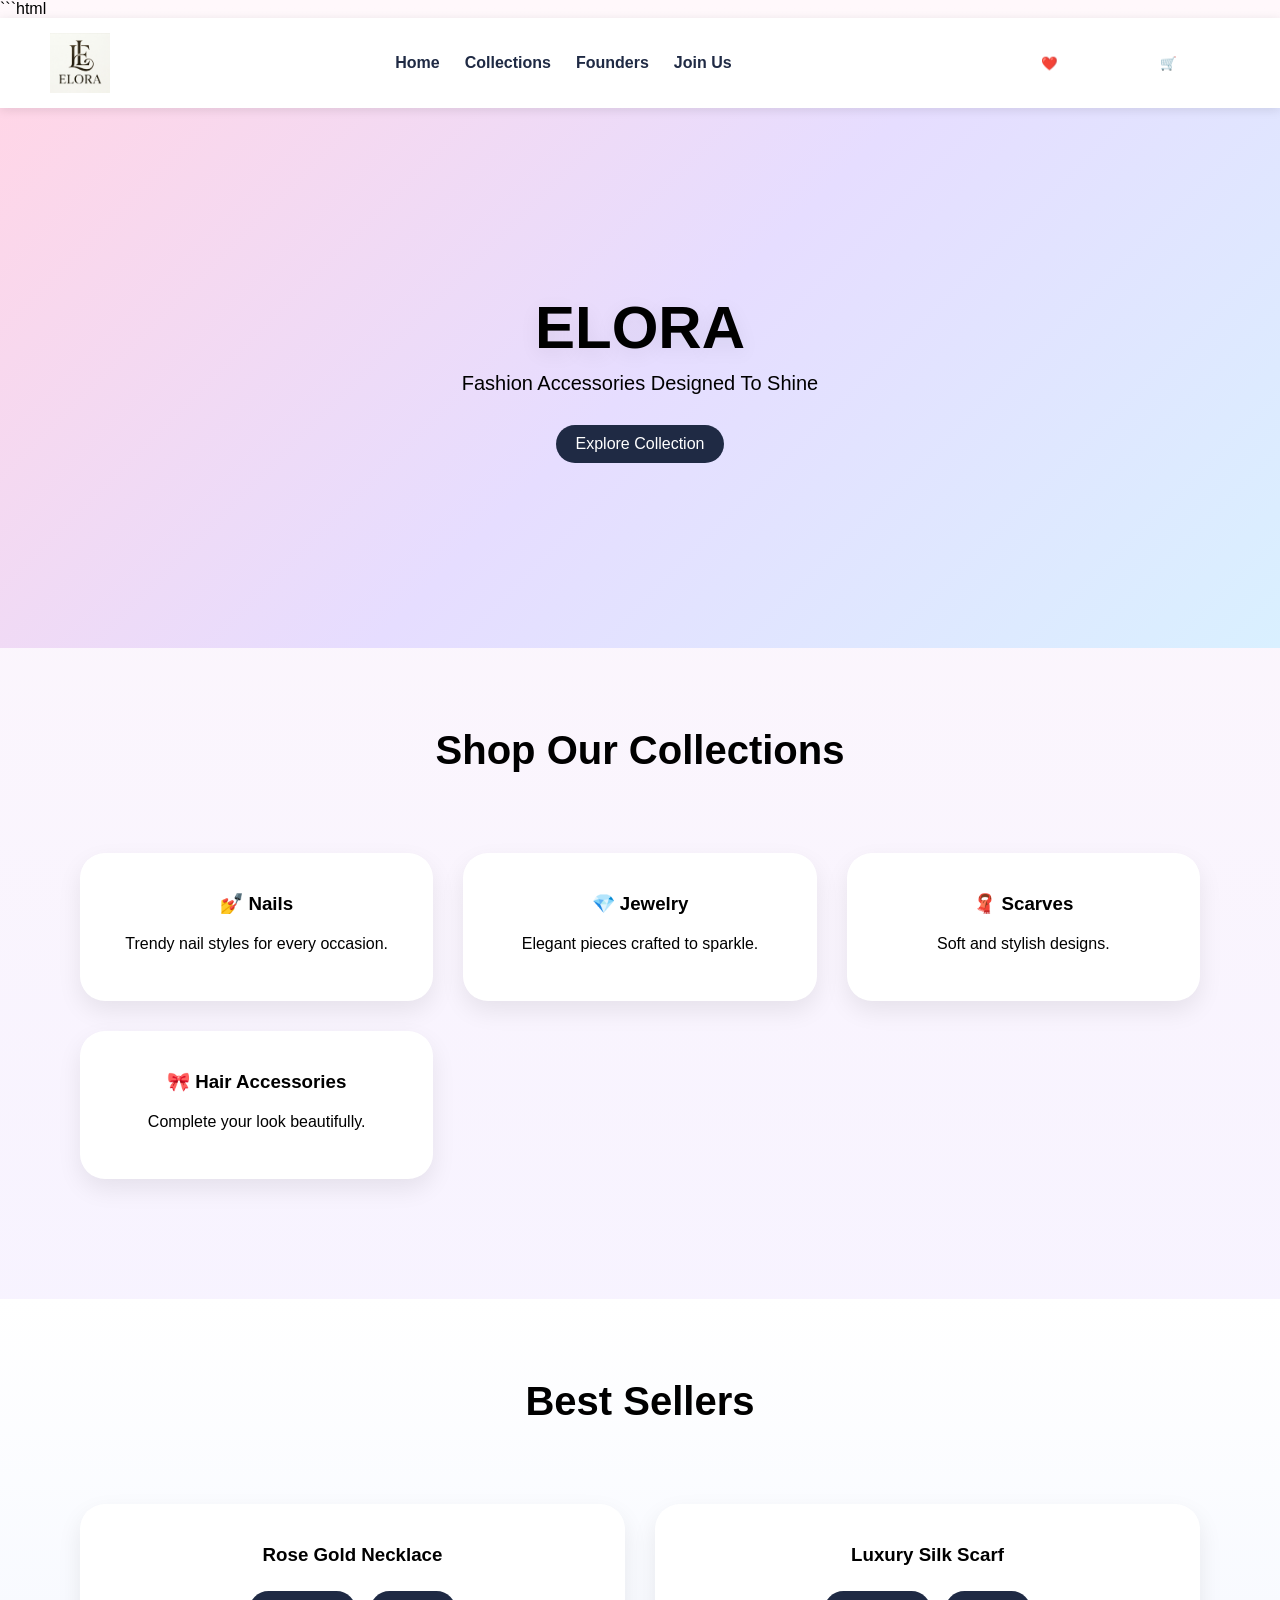
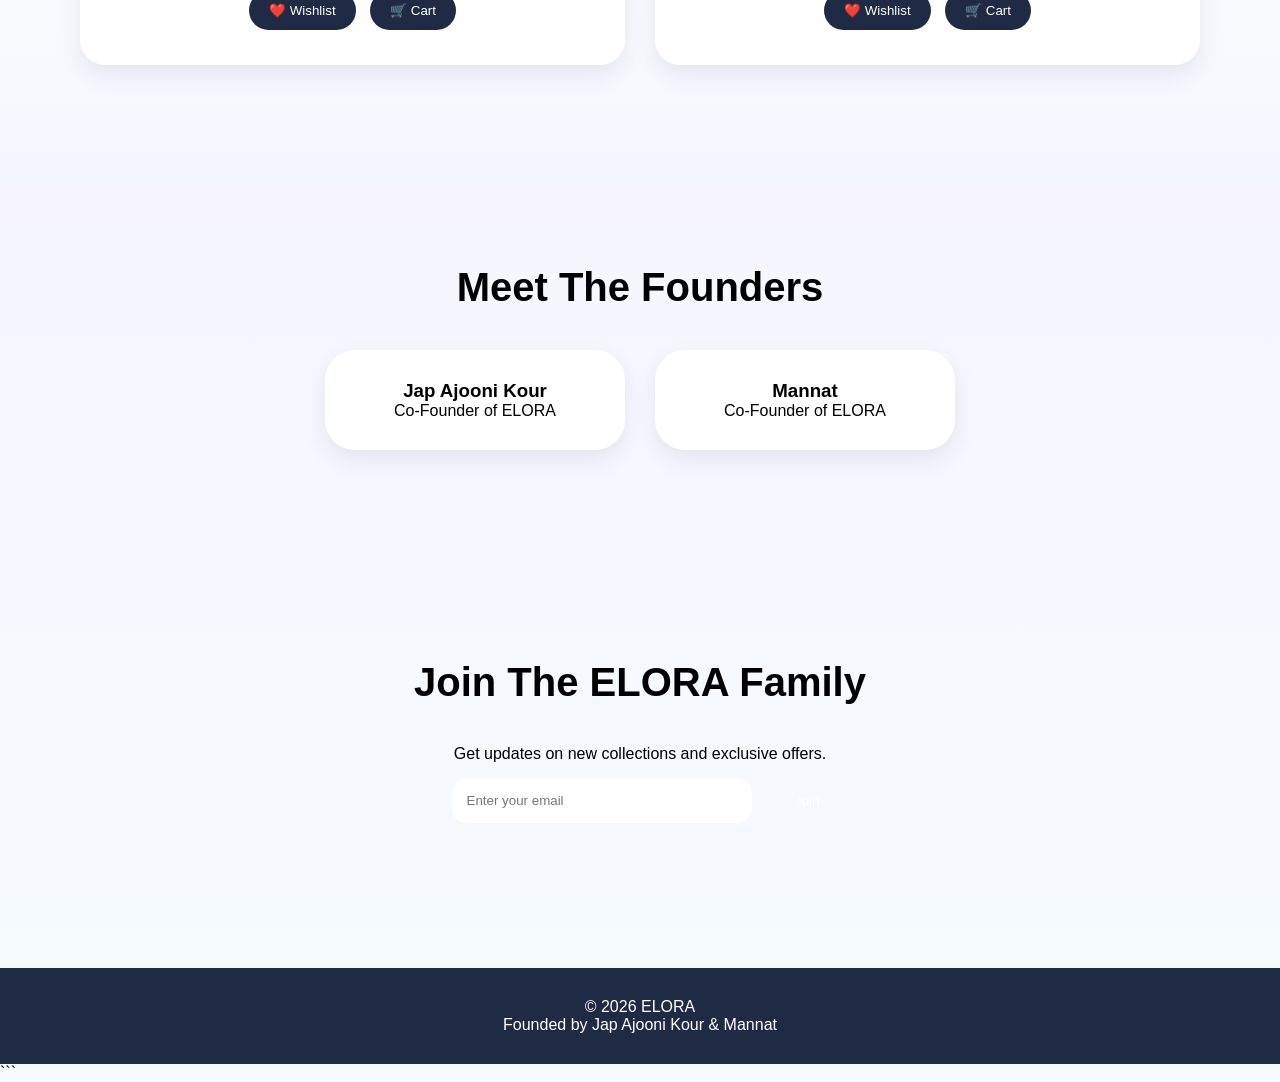
==== commit 15ed0112: "Update index.html" ====
--- a/index.html
+++ b/index.html
@@ -73,14 +73,12 @@
 
         <div class="card">
             <h3>Rose Gold Necklace</h3>
-            <p>₹999</p>
             <button onclick="addToWishlist('Rose Gold Necklace')">❤️ Wishlist</button>
             <button onclick="addToCart('Rose Gold Necklace')">🛒 Cart</button>
         </div>
 
         <div class="card">
             <h3>Luxury Silk Scarf</h3>
-            <p>₹799</p>
             <button onclick="addToWishlist('Luxury Silk Scarf')">❤️ Wishlist</button>
             <button onclick="addToCart('Luxury Silk Scarf')">🛒 Cart</button>
         </div>
@@ -99,7 +97,7 @@
         </div>
 
         <div class="founder-card">
-            <h3>Mannat Kohli</h3>
+            <h3>Mannat</h3>
             <p>Co-Founder of ELORA</p>
         </div>
 
@@ -117,7 +115,7 @@
 
 <footer>
     <p>© 2026 ELORA</p>
-    <p>Founded by Jap Ajooni Kour & Mannat Kohli</p>
+    <p>Founded by Jap Ajooni Kour & Mannat </p>
 </footer>
 
 <script src="script.js"></script>
--- a/style.css
+++ b/style.css
@@ -1,41 +1,46 @@
+```css
 :root{
---pink:#ffd6e7;
---purple:#e6ddff;
---blue:#d9f0ff;
---navy:#1f2a44;
---white:#ffffff;
+    --pink:#ffd6e7;
+    --purple:#e6ddff;
+    --blue:#d9f0ff;
+    --navy:#1f2a44;
+    --white:#ffffff;
 }
 
 *{
-margin:0;
-padding:0;
-box-sizing:border-box;
+    margin:0;
+    padding:0;
+    box-sizing:border-box;
+    font-family:Arial,sans-serif;
 }
 
 html{
-scroll-behavior:smooth;
+    scroll-behavior:smooth;
 }
 
 body{
-font-family:'Trebuchet MS',sans-serif;
-background:#fafcff;
-color:var(--navy);
-overflow-x:hidden;
+    background:linear-gradient(
+        180deg,
+        #fff8fb,
+        #f7f3ff,
+        #f5fbff
+    );
+    color:var(--navy);
 }
 
 /* NAVBAR */
 
 nav{
-display:flex;
-justify-content:space-between;
-align-items:center;
-padding:20px 60px;
-position:sticky;
-top:0;
-z-index:1000;
-backdrop-filter:blur(12px);
-background:rgba(255,255,255,.8);
-box-shadow:0 5px 20px rgba(0,0,0,.05);
+    display:flex;
+    justify-content:space-between;
+    align-items:center;
+    padding:20px 50px;
+    background:rgba(255,255,255,0.8);
+    backdrop-filter:blur(15px);
+    position:sticky;
+    top:0;
+    z-index:1000;
+    box-shadow:0 8px 25px rgba(0,0,0,.06);
 }
 
 .logo img{
@@ -45,217 +50,385 @@
 }
 
 nav ul{
-display:flex;
-list-style:none;
-gap:30px;
+    display:flex;
+    gap:25px;
+    list-style:none;
 }
 
 nav a{
-text-decoration:none;
-color:var(--navy);
-font-weight:700;
-transition:.3s;
-}
-
-nav a:hover
+    text-decoration:none;
+    color:var(--navy);
+    font-weight:bold;
+    transition:.3s;
+}
+
+nav a:hover{
+    color:#ff7eb3;
+}
 
 /* HERO */
 
 .hero{
-min-height:90vh;
-display:flex;
-flex-direction:column;
-justify-content:center;
-align-items:center;
-text-align:center;
-background:
-linear-gradient(
-135deg,
-#ffd6e7,
-#e6ddff,
-#d9f0ff
-);
-position:relative;
-}
-
-.hero::after{
-content:"";
-width:300px;
-height:300px;
-border-radius:50%;
-background:rgba(255,255,255,.3);
-position:absolute;
-top:10%;
-right:10%;
-filter:blur(50px);
+    height:90vh;
+    display:flex;
+    flex-direction:column;
+    justify-content:center;
+    align-items:center;
+    text-align:center;
+    background:linear-gradient(
+        135deg,
+        var(--pink),
+        var(--purple),
+        var(--blue)
+    );
 }
 
 .hero h1{
-font-size:80px;
-margin-bottom:20px;
-text-shadow:0 5px 20px rgba(0,0,0,.1);
+    font-size:90px;
+    text-shadow:0 5px 20px rgba(0,0,0,.08);
 }
 
 .hero p{
-font-size:24px;
-margin-bottom:30px;
-}
-
-.btn{
-text-decoration:none;
-color:white;
-background:var(--navy);
-padding:16px 40px;
-border-radius:50px;
-font-weight:bold;
-transition:.3s;
-}
-
-.btn:hover{
-transform:translateY(-4px);
+    font-size:24px;
+    margin:20px 0;
+}
+
+/* BUTTONS */
+
+.btn,
+.card-btn,
+button{
+    background:var(--navy);
+    color:white;
+    border:none;
+    padding:14px 24px;
+    border-radius:50px;
+    cursor:pointer;
+    text-decoration:none;
+    transition:.3s;
+}
+
+.btn:hover,
+.card-btn:hover,
+button:hover{
+    transform:translateY(-3px);
 }
 
 /* SECTIONS */
 
 section{
-padding:90px 30px;
+    padding:80px 30px;
 }
 
 h2{
-text-align:center;
-font-size:42px;
-margin-bottom:50px;
-}
-
-/* PRODUCT GRID */
+    text-align:center;
+    margin-bottom:40px;
+    font-size:40px;
+}
+
+/* GRID */
 
 .grid{
-max-width:1200px;
-margin:auto;
-display:grid;
-grid-template-columns:repeat(auto-fit,minmax(250px,1fr));
-gap:30px;
-}
+    max-width:1200px;
+    margin:auto;
+    display:grid;
+    grid-template-columns:repeat(auto-fit,minmax(250px,1fr));
+    gap:25px;
+}
+
+/* CARDS */
 
 .card{
-background:rgba(255,255,255,.7);
-backdrop-filter:blur(12px);
-border-radius:30px;
-padding:30px;
-text-align:center;
-transition:.4s;
-box-shadow:0 10px 30px rgba(0,0,0,.08);
+    background:rgba(255,255,255,.8);
+    backdrop-filter:blur(15px);
+    padding:25px;
+    border-radius:30px;
+    text-align:center;
+    box-shadow:0 10px 30px rgba(0,0,0,.08);
+    transition:.3s;
 }
 
 .card:hover{
-transform:translateY(-12px) scale(1.03);
+    transform:translateY(-10px) scale(1.03);
+}
+
+.card img{
+    width:100%;
+    height:250px;
+    object-fit:cover;
+    border-radius:20px;
+    margin-bottom:15px;
+}
+
+/* BEST SELLERS */
+
+.best-sellers{
+    background:linear-gradient(
+        180deg,
+        #ffffff,
+        #f4f7ff
+    );
+}
+
+/* FOUNDERS */
+
+.founders-grid{
+    display:flex;
+    justify-content:center;
+    gap:30px;
+    flex-wrap:wrap;
+}
+
+.founder-card{
+    background:white;
+    padding:30px;
+    border-radius:30px;
+    width:300px;
+    text-align:center;
+    box-shadow:0 10px 25px rgba(0,0,0,.08);
+}
+
+/* NEWSLETTER */
+
+#newsletter{
+    text-align:center;
+    background:linear-gradient(
+        135deg,
+        var(--pink),
+        var(--purple)
+    );
+    border-radius:40px;
+    margin:50px;
+}
+
+#newsletter input{
+    padding:15px;
+    width:300px;
+    border:none;
+    border-radius:15px;
+    margin:15px;
+}
+
+/* FOOTER */
+
+footer{
+    background:var(--navy);
+    color:white;
+    text-align:center;
+    padding:50px;
+}
+
+/* MOBILE */
+
+@media(max-width:768px){
+
+    nav{
+        flex-direction:column;
+        gap:15px;
+    }
+
+    nav ul{
+        flex-wrap:wrap;
+        justify-content:center;
+    }
+
+    .hero h1{
+        font-size:55px;
+    }
+
+    .hero p{
+        font-size:18px;
+    }
+
+    #newsletter{
+        margin:20px;
+    }
+
+    #newsletter input{
+        width:100%;
+        max-width:300px;
+    }
+}
+```
+body {
+    font-family: Arial, sans-serif;
+    margin: 0;
+    background: #fafcff;
+    color: #1f2a44;
+}
+
+nav {
+    display: flex;
+    justify-content: space-between;
+    align-items: center;
+    padding: 15px 50px;
+    background: white;
+    position: sticky;
+    top: 0;
+    box-shadow: 0 2px 10px rgba(0,0,0,0.1);
+}
+
+.logo img {
+    height: 60px;
+    width: auto;
+}
+
+nav ul {
+    display: flex;
+    list-style: none;
+    gap: 25px;
+}
+
+nav a {
+    text-decoration: none;
+    color: #1f2a44;
+    font-weight: bold;
+}
+
+.hero {
+    height: 60vh;
+    display: flex;
+    flex-direction: column;
+    justify-content: center;
+    align-items: center;
+    text-align: center;
+    background: linear-gradient(135deg, #ffd6e7, #e6ddff, #d9f0ff);
+    padding: 20px;
+}
+
+.hero h1 {
+    font-size: 60px;
+    margin: 0;
+}
+
+.hero p {
+    font-size: 20px;
+    margin-top: 10px;
+}
+
+.grid {
+    display: grid;
+    grid-template-columns: repeat(auto-fit, minmax(250px, 1fr));
+    gap: 25px;
+    max-width: 1200px;
+    margin: 30px auto;
+    padding: 0 20px;
+}
+
+.card {
+    background: rgba(255, 255, 255, 0.9);
+    padding: 20px;
+    border-radius: 15px;
+    text-align: center;
+    box-shadow: 0 5px 15px rgba(0,0,0,0.1);
+    transition: transform 0.3s;
+}
+
+.card img {
+    width: 100%;
+    height: 250px;
+    object-fit: cover;
+    border-radius: 10px;
+    margin-bottom: 15px;
+}
+
+.card h3 {
+    margin: 10px 0;
+}
+
+.btn {
+    display: inline-block;
+    background: #1f2a44;
+    color: white;
+    padding: 10px 20px;
+    margin-top: 10px;
+    border-radius: 30px;
+    text-decoration: none;
+    transition: background 0.3s;
+}
+
+.btn:hover {
+    background: #ff7eb3;
+}
+
+footer {
+    background: #1f2a44;
+    color: white;
+    text-align: center;
+    padding: 30px;
+    margin-top: 50px;
+}
+
+@media (max-width: 768px) {
+    .hero h1 {
+        font-size: 40px;
+    }
+
+    .hero p {
+        font-size: 16px;
+    }
+}
+.categories{
+    background:linear-gradient(
+        135deg,
+        #ffd6e7,
+        #e6ddff,
+        #d9f0ff
+    );
+    padding:90px 30px;
+}
+
+.categories .card{
+    background:white;
+    border-radius:25px;
+    padding:30px;
+    text-align:center;
+    box-shadow:0 10px 25px rgba(0,0,0,.08);
+}
+
+.categories .card h3{
+    margin-bottom:15px;
+    font-size:26px;
+}
+
+.categories .card p{
+    margin-bottom:20px;
+}
+.grid{
+    display:grid;
+    grid-template-columns:repeat(auto-fit,minmax(280px,1fr));
+    gap:30px;
+    max-width:1200px;
+    margin:auto;
+    padding:40px;
+}
+
+.card{
+    background:white;
+    border-radius:25px;
+    padding:30px;
+    text-align:center;
+    box-shadow:0 10px 25px rgba(0,0,0,.08);
 }
 
 .card h3{
-margin-bottom:10px;
-font-size:24px;
-}
-
-.card p{
-line-height:1.5;
-}
-
-/* BEST SELLERS */
-
-.bestsellers{
-background:linear-gradient(
-180deg,
-#ffffff,
-#f4f7ff
-);
-}
-
-/* FOUNDERS */
-
-.founders{
-text-align:center;
-background:#f8f5ff;
-}
-
-.founders p{
-font-size:22px;
-}
-
-/* NEWSLETTER */
-
-.newsletter{
-text-align:center;
-background:
-linear-gradient(
-135deg,
-#ffd6e7,
-#e6ddff
-);
-}
-
-.newsletter p{
-margin-bottom:20px;
-}
-
-.newsletter input{
-width:320px;
-padding:15px;
-border:none;
-border-radius:15px;
-margin-right:10px;
-}
-
-.newsletter button{
-padding:15px 25px;
-border:none;
-border-radius:15px;
-background:var(--navy);
-color:white;
-cursor:pointer;
-}
-
-/* FOOTER */
-
-footer{
-background:var(--navy);
-color:white;
-text-align:center;
-padding:40px;
-}
-
-footer p{
-margin:8px 0;
-}
-
-/* MOBILE */
-
-@media(max-width:768px){
-
-nav{
-flex-direction:column;
-gap:15px;
-padding:20px;
-}
-
-nav ul{
-flex-wrap:wrap;
-justify-content:center;
-}
-
-.hero h1{
-font-size:52px;
-}
-
-.hero p{
-font-size:18px;
-}
-
-.newsletter input{
-width:100%;
-margin-bottom:10px;
-}
-}
-.logo img{
-    height:60px;
-    width:auto;
-}
+    margin-bottom:20px;
+}
+
+.card button,
+.card .btn{
+    border:none;
+    background:#1f2a44;
+    color:white;
+    padding:12px 20px;
+    border-radius:20px;
+    text-decoration:none;
+    cursor:pointer;
+    margin:5px;
+    display:inline-block;
+}
+
+.card button:hover,
+.card .btn:hover{
+    opacity:.9;
+}
